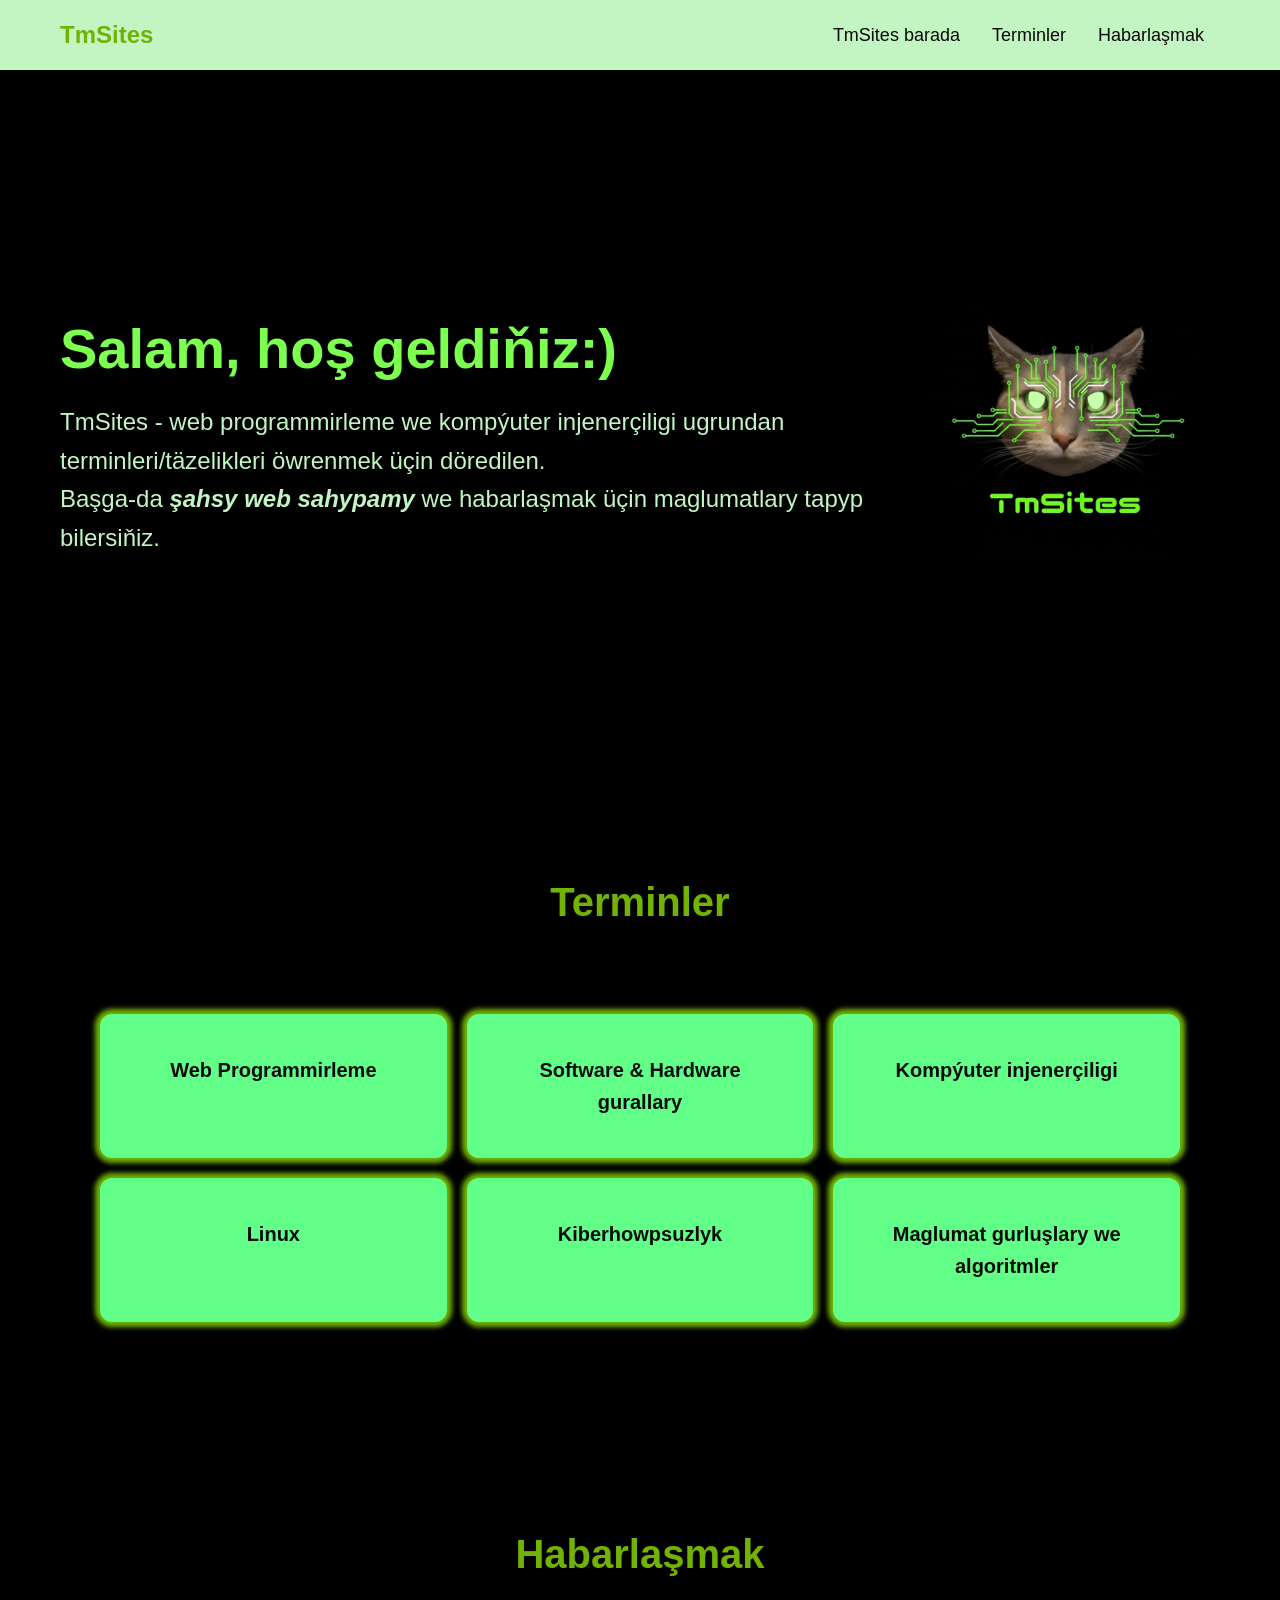
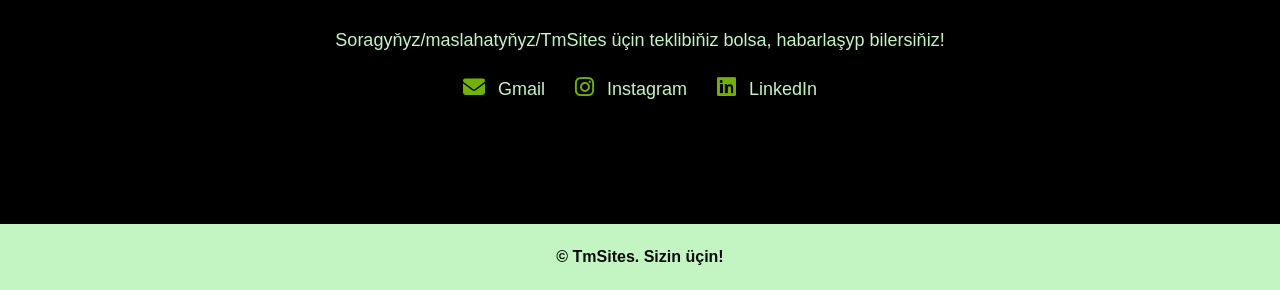
==== static/index.html @ 2c3afa87 "logIn sahypasy we beylekiler" ====
<!DOCTYPE html>
<html lang="en">
    <head>
        <title>TmSites</title>
        <meta charset="UTF-8">
        <meta name="viewport" content="width=device-width, initial-scale=1.0">
        <link rel="stylesheet" href="tmsites.css">
        <link rel="stylesheet" href="https://cdnjs.cloudflare.com/ajax/libs/font-awesome/6.5.1/css/all.min.css">
    </head>
    <body>
        <header>
            <nav>
                <div class="head">TmSites</div>
                <ul>
                    <li><a href="#about">TmSites barada</a></li>
                    <li><a href="#terms">Terminler</a></li>
                    <li><a href="#contact">Habarlaşmak</a></li>
                </ul>
            </nav>
        </header>
        <main>
            <section id="about" class="hero">
                <div class="hero-content">
                    <h1>Salam, hoş geldiňiz:)</h1>
                    <p class="subtitle">TmSites - web programmirleme we
                         kompýuter injenerçiligi ugrundan terminleri/täzelikleri öwrenmek üçin
                         döredilen. 
                         <br>Başga-da <a class="persport" href="https://tmsites.github.io/Personal-Portfolio/"><i>şahsy web sahypamy</i></a> we
                         habarlaşmak üçin maglumatlary tapyp bilersiňiz. 
                    </p>  
                </div>
                <div class="hero-image">
                    <img src="tmlogo.jpg" alt="logo-image">
                </div>
            </section>

            <section id="terms" class="termin">
                <h2>Terminler</h2>
                <div class="categories">
                    <a href="web.html" class="category">Web Programmirleme</a>
                    <a href="tools.html" class="category">Software & Hardware gurallary</a>
                    <a href="ce.html" class="category">Kompýuter injenerçiligi</a>
                    <a href="linux.html" class="category">Linux</a>
                    <a href="cyber.html" class="category">Kiberhowpsuzlyk</a>
                    <a href="dsa.html" class="category">Maglumat gurluşlary we algoritmler</a>
            </section>
            <section id="contact" class="contact">
                <h2>Habarlaşmak</h2>
                <p>Soragyňyz/maslahatyňyz/TmSites üçin teklibiňiz bolsa, 
                    habarlaşyp bilersiňiz!
                </p>
                <ul>
                    <li>
                        <a href="mailto:tmsites@gmail.com">
                        <i class="fa-solid fa-envelope"></i> Gmail
                        </a>
                    </li>

                    <li>
                        <a href="https://www.instagram.com/tm.sites/" target="_blank">
                        <i class="fa-brands fa-instagram"></i> Instagram
                        </a>
                    </li>

                     <li>
                        <a href="https://www.linkedin.com/in/bagul-kakamyradova-aa2538343" target="_blank">
                        <i class="fa-brands fa-linkedin"></i> LinkedIn
                        </a>
                    </li>
                </ul>
            </section>
        </main>
        <footer><p>&copy; TmSites. Sizin üçin!</p></footer>
    </body>
</html>
---- static/tmsites.css ----
:root { 
    --primary-color: #72b204;
    --secondary-color: #7CFF4F; 
    --background-color: #000000;
    --text-color: #0A0A0A; 
    --light-color: #c3f5c3; 
    --card-shadow: --card-shadow: 0 0 15px rgba(114,178,4,0.5);
    --buton-color: #61FF87; 
}

*{
    margin: 0;
    padding: 0;
    box-sizing: border-box;
}

body{
    font-family: 'Roboto', sans-serif;
    line-height: 1.6;
    color: var(--light-color);
    background-color: var(--background-color);
    scroll-behavior: smooth;
}

header{
    background-color: var(--light-color);
    padding: 1rem 0;
    box-shadow: 0 2px 4px rgba(0,0,0,0.05);
    position: sticky;
    top: 0;
    z-index: 1000;
}

nav{
    display: flex;
    justify-content: space-between;
    align-items: center;
    max-width: 1200px;
    margin: 0 auto;
    padding: 0 20px;
}

.head{
    font-size: 1.5rem;
    font-weight: 700;
    color: var(--primary-color);

}

nav ul{
    list-style: none;
    display: flex;
}

nav ul li a{
    text-decoration: none;
    color: var(--text-color);
    padding: 0.5rem 1rem;
    transition: color 0.3s ease;
    font-size: 18px;
}
 nav ul li a:hover{
    color: var(--primary-color)
 }

 section{
    padding: 80px 20px;
    max-width: 1200px;
    margin: 0 auto;
 }

 h2{
    text-align: center;
    margin-bottom: 40px;
    font-size: 2.5rem;
    color: var(--primary-color);
 }

.hero{
    display: flex;
    align-items: center;
    justify-content: space-between;
    min-height: 80vh;
    gap: 40px;
    text-align: left;
}

.hero h1{
    font-size: 3.5rem;
    margin-bottom: 10px;
    color: var(--secondary-color);
}

.hero .subtitle{
    font-size: 1.5rem;
    color: var(--light-color);
}
 .hero-image img{
    max-width: 300px;
    height: auto;
    border-radius: 50%;
    box-shadow: var(--secondary-color);
 }

 .categories{
    display: grid;
    grid-template-columns: repeat(3, 1fr);
    gap: 20px;
    padding: 40px;
    justify-content: center;
 }

 .category{
    background-color: var(--buton-color);
    color: var(--text-color);
    box-shadow:  0 0 5px 5px var(--primary-color);
    padding: 40px;
    text-align: center;
    font-size: 20px;
    font-weight: bold;
    display: block;
    border-radius: 12px;
    cursor: pointer;
    text-decoration: none;
 }

 .category:hover{
    transform: scale(1.05);
    background-color: var(--secondary-color);
 }

 .persport{
    text-decoration: none;
    color: var(--light-color);
    font-weight: bold;
 }

 .persport:hover{
    color: var(--primary-color);
    transition: 0.3s ease;
 }

.contact p{
    text-align:center;
    max-width:700px;
    margin:0 auto 20px auto;
    font-size: 18px;
}

.contact ul{
    list-style:none;
    display:flex;
    justify-content:center;
    gap:30px;
    margin-top:20px;
}

.contact ul li a{
    text-decoration:none;
    color:var(--light-color);
    font-size:18px;
}

.contact ul li a:hover{
    color:var(--primary-color);
}

.contact i{
    color:var(--primary-color);
    font-size:22px;
    margin-right:8px;
}

footer{
    text-align:center;
    padding:20px 0;
    background:var(--light-color);
    color:var(--text-color);
    font: size 1.2rem;;
    margin-top:40px;
    font-weight: bold;
    }

@media (max-width:768px){
    .categories{
        grid-template-columns: 1fr;
    }

    .hero{
        flex-direction: column;
        text-align: center;
    }
}
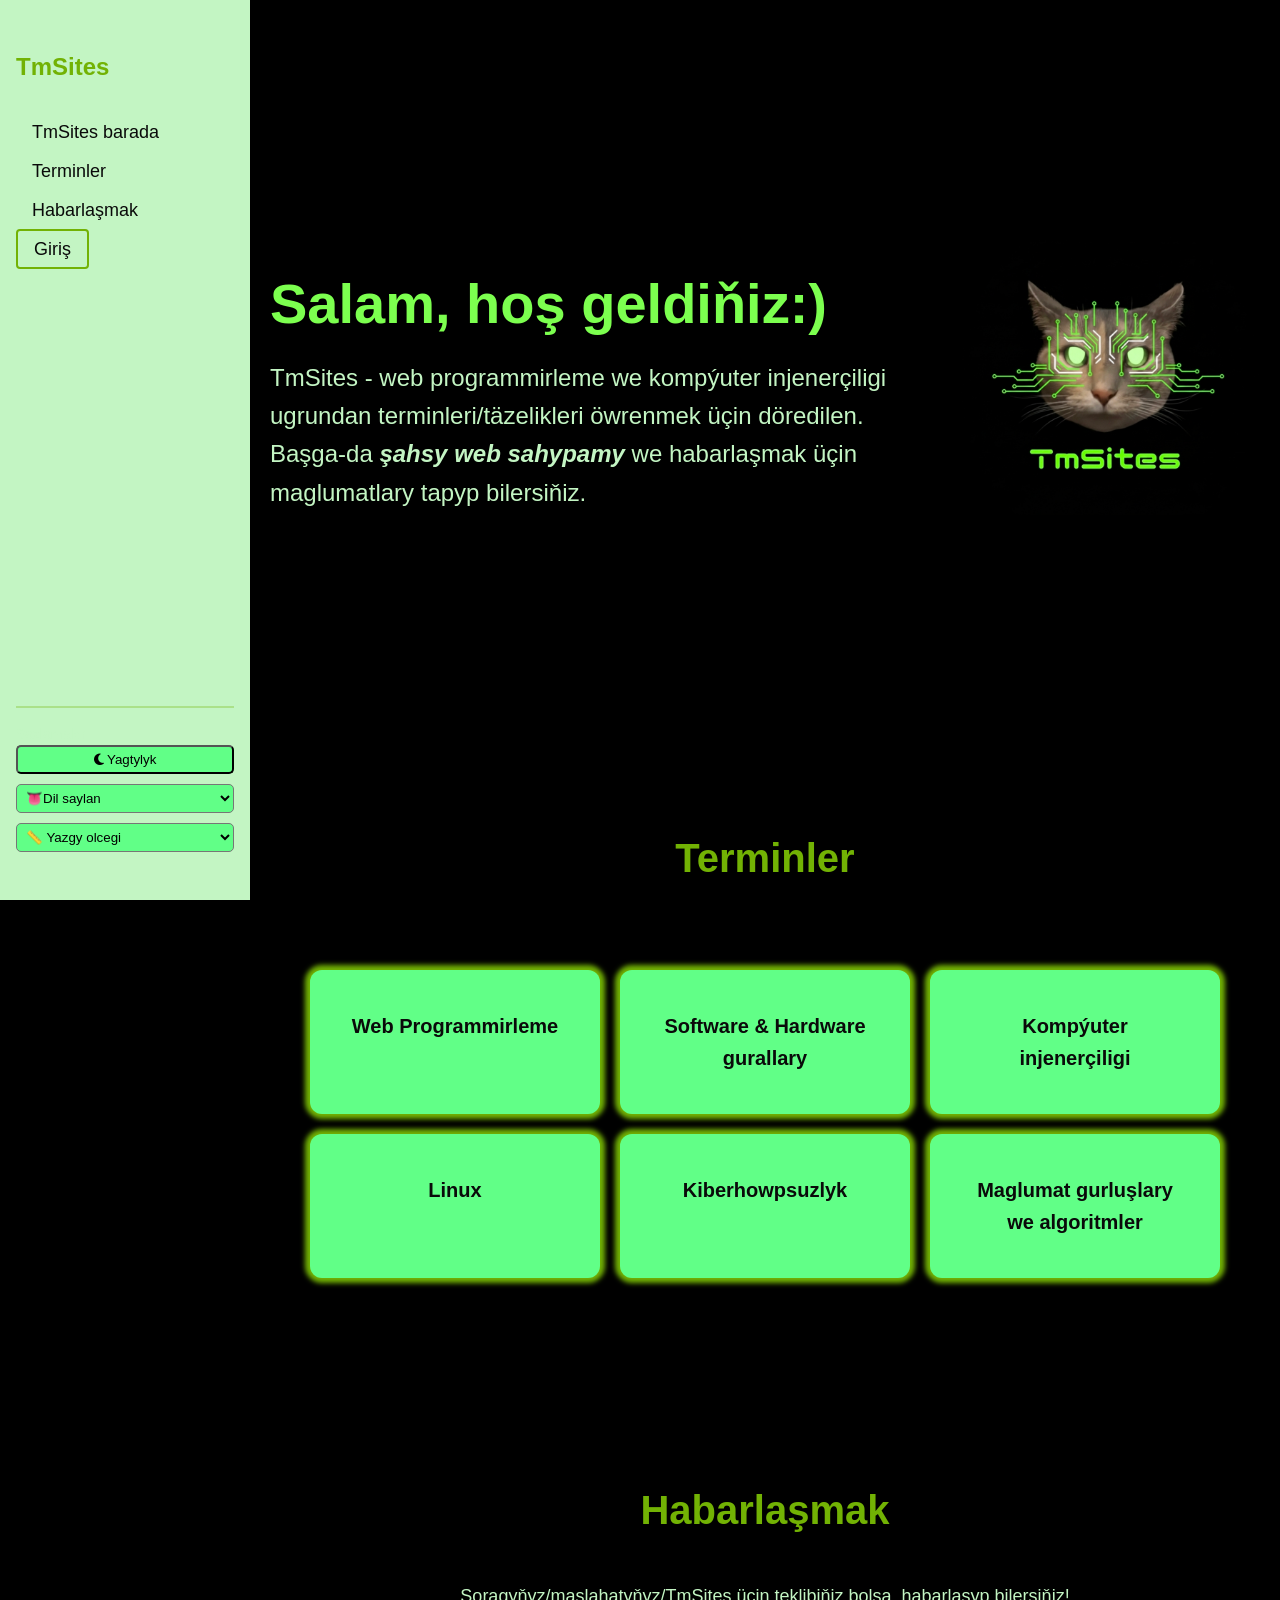
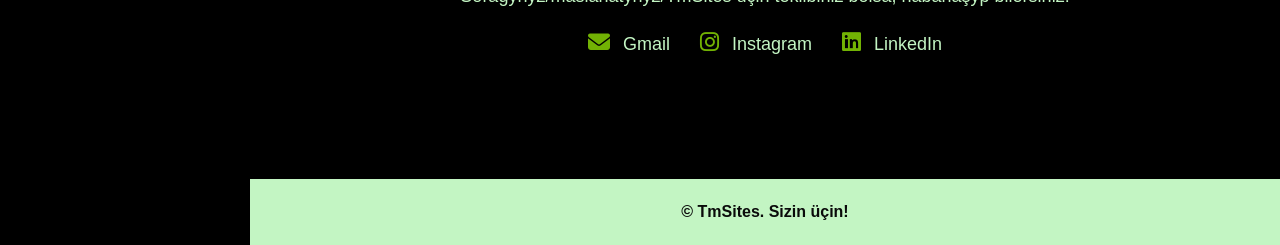
==== commit 4cb20fb7: "new features" ====
--- a/static/index.html
+++ b/static/index.html
@@ -3,21 +3,48 @@
     <head>
         <title>TmSites</title>
         <meta charset="UTF-8">
-        <meta name="viewport" content="width=device-width, initial-scale=1.0">
+        <meta name="viewport" content="width=device-width, initial-scale=1.0" viewport-fit="cover">
         <link rel="stylesheet" href="tmsites.css">
         <link rel="stylesheet" href="https://cdnjs.cloudflare.com/ajax/libs/font-awesome/6.5.1/css/all.min.css">
     </head>
     <body>
+        <button class="toggle-menu" id="menuToggle">
+            <i class="fa-solid fa-bars"></i>
+        </button>
         <header>
-            <nav>
-                <div class="head">TmSites</div>
-                <ul>
-                    <li><a href="#about">TmSites barada</a></li>
-                    <li><a href="#terms">Terminler</a></li>
-                    <li><a href="#contact">Habarlaşmak</a></li>
-                </ul>
+            <nav id="sidebar">
+                <div class="sidebar-top">
+                    <div class="head">TmSites</div>
+                    <ul>
+                       <li><a href="#about">TmSites barada</a></li>
+                       <li><a href="#terms">Terminler</a></li>
+                       <li><a href="#contact">Habarlaşmak</a></li>
+                       <li><a href="javascript:void(0)" class="girish">Giriş</a></li>
+                    </ul>
+                </div>
+
+                <div class="sidebar-settings">
+                    <hr>
+                    <p class="setTitle">Sazlamalar</p>
+
+                    <div class="setting-row">
+                        <button id="themeBtn" title="Gije&Gunduz"><i class="fa-solid fa-moon"></i>   Yagtylyk</button>
+                        <select id="langSelect">
+                            <option>&#128069;Dil saylan</option>
+                            <option value="tm">Türkmençe</option>
+                            <option value="en">English</option>
+                        </select>
+                        <select id="fontSize">
+                            <option selected>&#128207; Yazgy olcegi</option>
+                            <option value="16px">Kiçi</option>
+                            <option value="18px">Orta</option>
+                            <option value="22px">Uly</option>
+                        </select>
+                    </div>
+                </div>
             </nav>
         </header>
+        <div class="overlay" id="overlay"></div>
         <main>
             <section id="about" class="hero">
                 <div class="hero-content">
@@ -71,5 +98,6 @@
             </section>
         </main>
         <footer><p>&copy; TmSites. Sizin üçin!</p></footer>
+        <script src="tmsites.js"></script>
     </body>
 </html>
--- a/static/tmsites.css
+++ b/static/tmsites.css
@@ -4,7 +4,7 @@
     --background-color: #000000;
     --text-color: #0A0A0A; 
     --light-color: #c3f5c3; 
-    --card-shadow: --card-shadow: 0 0 15px rgba(114,178,4,0.5);
+    --card-shadow:0 0 15px rgba(114,178,4,0.5);
     --buton-color: #61FF87; 
 }
 
@@ -26,31 +26,77 @@
     background-color: var(--light-color);
     padding: 1rem 0;
     box-shadow: 0 2px 4px rgba(0,0,0,0.05);
-    position: sticky;
+    position:fixed;
+    left: 0;
     top: 0;
+    height: 100vh;
+    width: 250px;
     z-index: 1000;
+    transition: all 0.3s ease;
 }
 
 nav{
     display: flex;
+    flex-direction: column;
+    padding:2rem 1rem;
     justify-content: space-between;
+    height: 100%;
+}
+
+.sidebar-top ul{
+    list-style: none;
+    margin-top: 2rem;
+    display: flex;
+    flex-direction: column;
+    gap: 10px;
+}
+
+.sidebar-settings{
+    padding-top: 20px;
+}
+
+.sidebar-settings hr{
+    border: 0.5px solid var(--primary-color);
+    margin-bottom: 15px;
+    opacity: 0.3;
+}
+
+.setTitle{
+    font-size: 14px;
+}
+
+.setting-row{
+    display: flex;
+    gap: 10px;
     align-items: center;
-    max-width: 1200px;
-    margin: 0 auto;
-    padding: 0 20px;
-}
-
+    flex-direction: column;
+}
+
+.setting-row button, .setting-row select{
+    background: var(--buton-color);
+    border-radius: 5px;
+    padding:5px ;
+    cursor: pointer;
+    width:100%;
+}
+body.dark-mode {
+    --background-color: #0c0c0c;
+    --text-color:#ffffff;
+    --light-color:#1a1a1a;
+}
 .head{
     font-size: 1.5rem;
     font-weight: 700;
     color: var(--primary-color);
 
-}
-
-nav ul{
-    list-style: none;
-    display: flex;
-}
+
+}
+main, footer{
+    margin-left: 250px;
+    transition: margin 0.3s ease;
+}
+
+
 
 nav ul li a{
     text-decoration: none;
@@ -181,7 +227,48 @@
     font-weight: bold;
     }
 
+.menu-toggle{
+    display: none;
+}
+
 @media (max-width:768px){
+    header{
+        left: -250px;
+    }
+    header:active{
+        left: 0;
+    }
+    .toggle-menu{
+        display: block;
+        position: fixed;
+        top: 10px;
+        left: 10px;
+        z-index: 1100;
+        background: var(--primary-color);
+        border: none;
+        padding: 10px;
+        border-radius: 5px;
+        color: var(--light-color);
+    }
+    main, footer{
+        margin-left: 0;
+    }
+    nav{
+        flex-direction: column;
+        padding: 5px;
+    }
+    nav ul{
+        flex-direction: column;
+        align-items: center;
+        width: 100%;
+        padding-top: 10px;
+    }
+
+    nav ul li a{
+        display: block;
+        padding: 8px 0;
+        font-size: 16px;
+    }
     .categories{
         grid-template-columns: 1fr;
     }
@@ -190,4 +277,9 @@
         flex-direction: column;
         text-align: center;
     }
+}
+
+.girish{
+    border: 2px solid var(--primary-color);
+    border-radius: 4px;  
 }
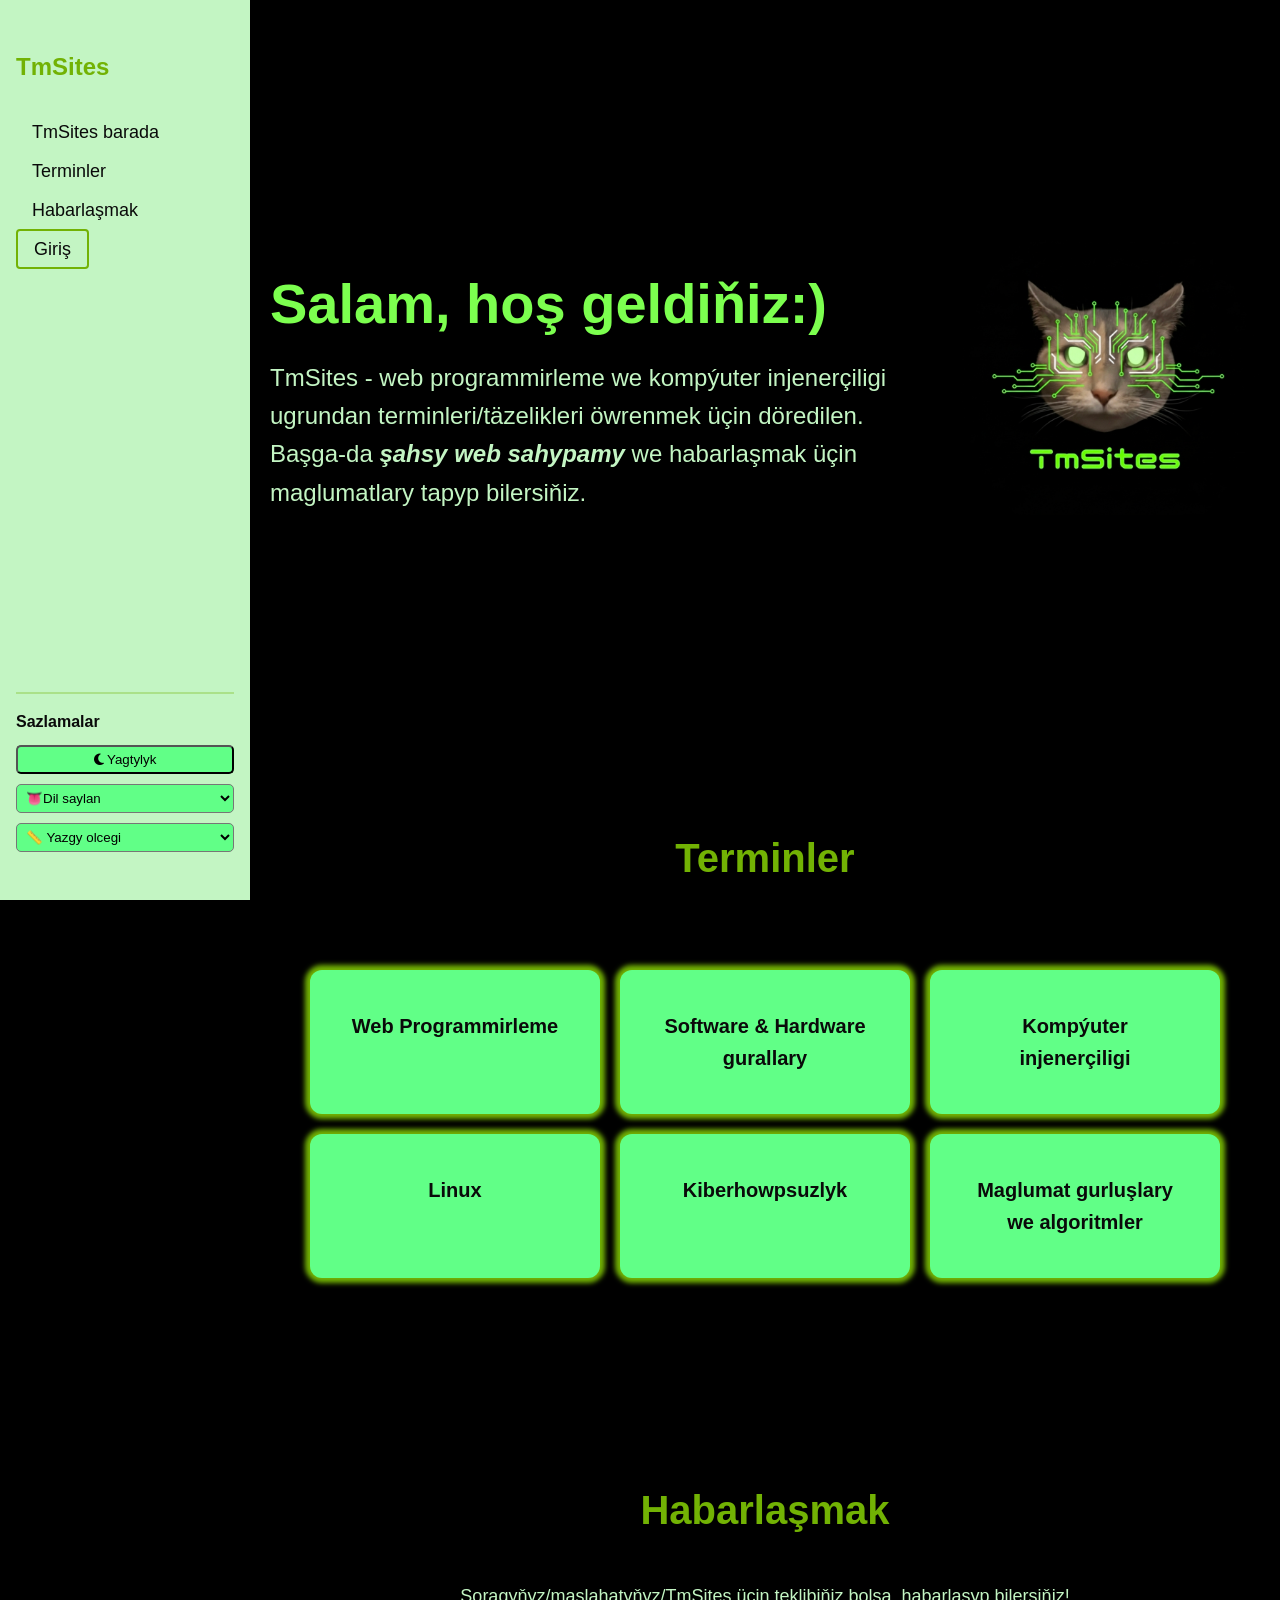
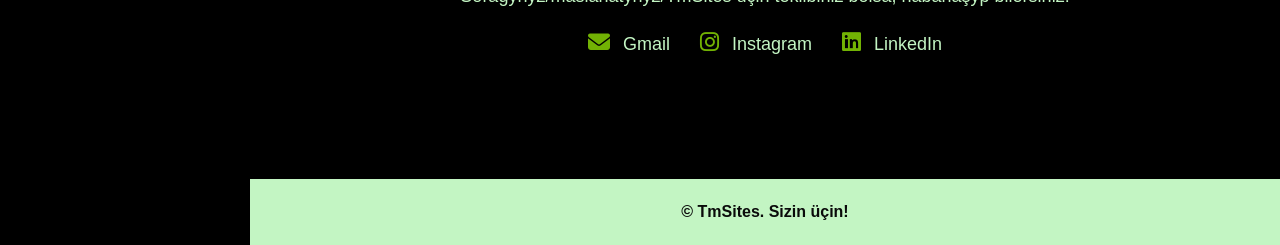
==== commit 434c9483: "js added" ====
--- a/static/index.html
+++ b/static/index.html
@@ -19,7 +19,7 @@
                        <li><a href="#about">TmSites barada</a></li>
                        <li><a href="#terms">Terminler</a></li>
                        <li><a href="#contact">Habarlaşmak</a></li>
-                       <li><a href="javascript:void(0)" class="girish">Giriş</a></li>
+                       <li><a href="javascript:void(0)" id="loginBtn" class="girish">Giriş</a></li>
                     </ul>
                 </div>
 
@@ -78,7 +78,7 @@
                 </p>
                 <ul>
                     <li>
-                        <a href="mailto:tmsites@gmail.com">
+                        <a href="mailto:turkmensites@gmail.com">
                         <i class="fa-solid fa-envelope"></i> Gmail
                         </a>
                     </li>
--- a/static/tmsites.css
+++ b/static/tmsites.css
@@ -62,7 +62,11 @@
 }
 
 .setTitle{
-    font-size: 14px;
+    font-size: 16px;
+    font-weight: bold;
+    color: var(--text-color);
+    display: block;
+    margin-bottom: 10px;
 }
 
 .setting-row{
@@ -235,7 +239,7 @@
     header{
         left: -250px;
     }
-    header:active{
+    header.active{
         left: 0;
     }
     .toggle-menu{
@@ -248,7 +252,7 @@
         border: none;
         padding: 10px;
         border-radius: 5px;
-        color: var(--light-color);
+        color: white;
     }
     main, footer{
         margin-left: 0;
